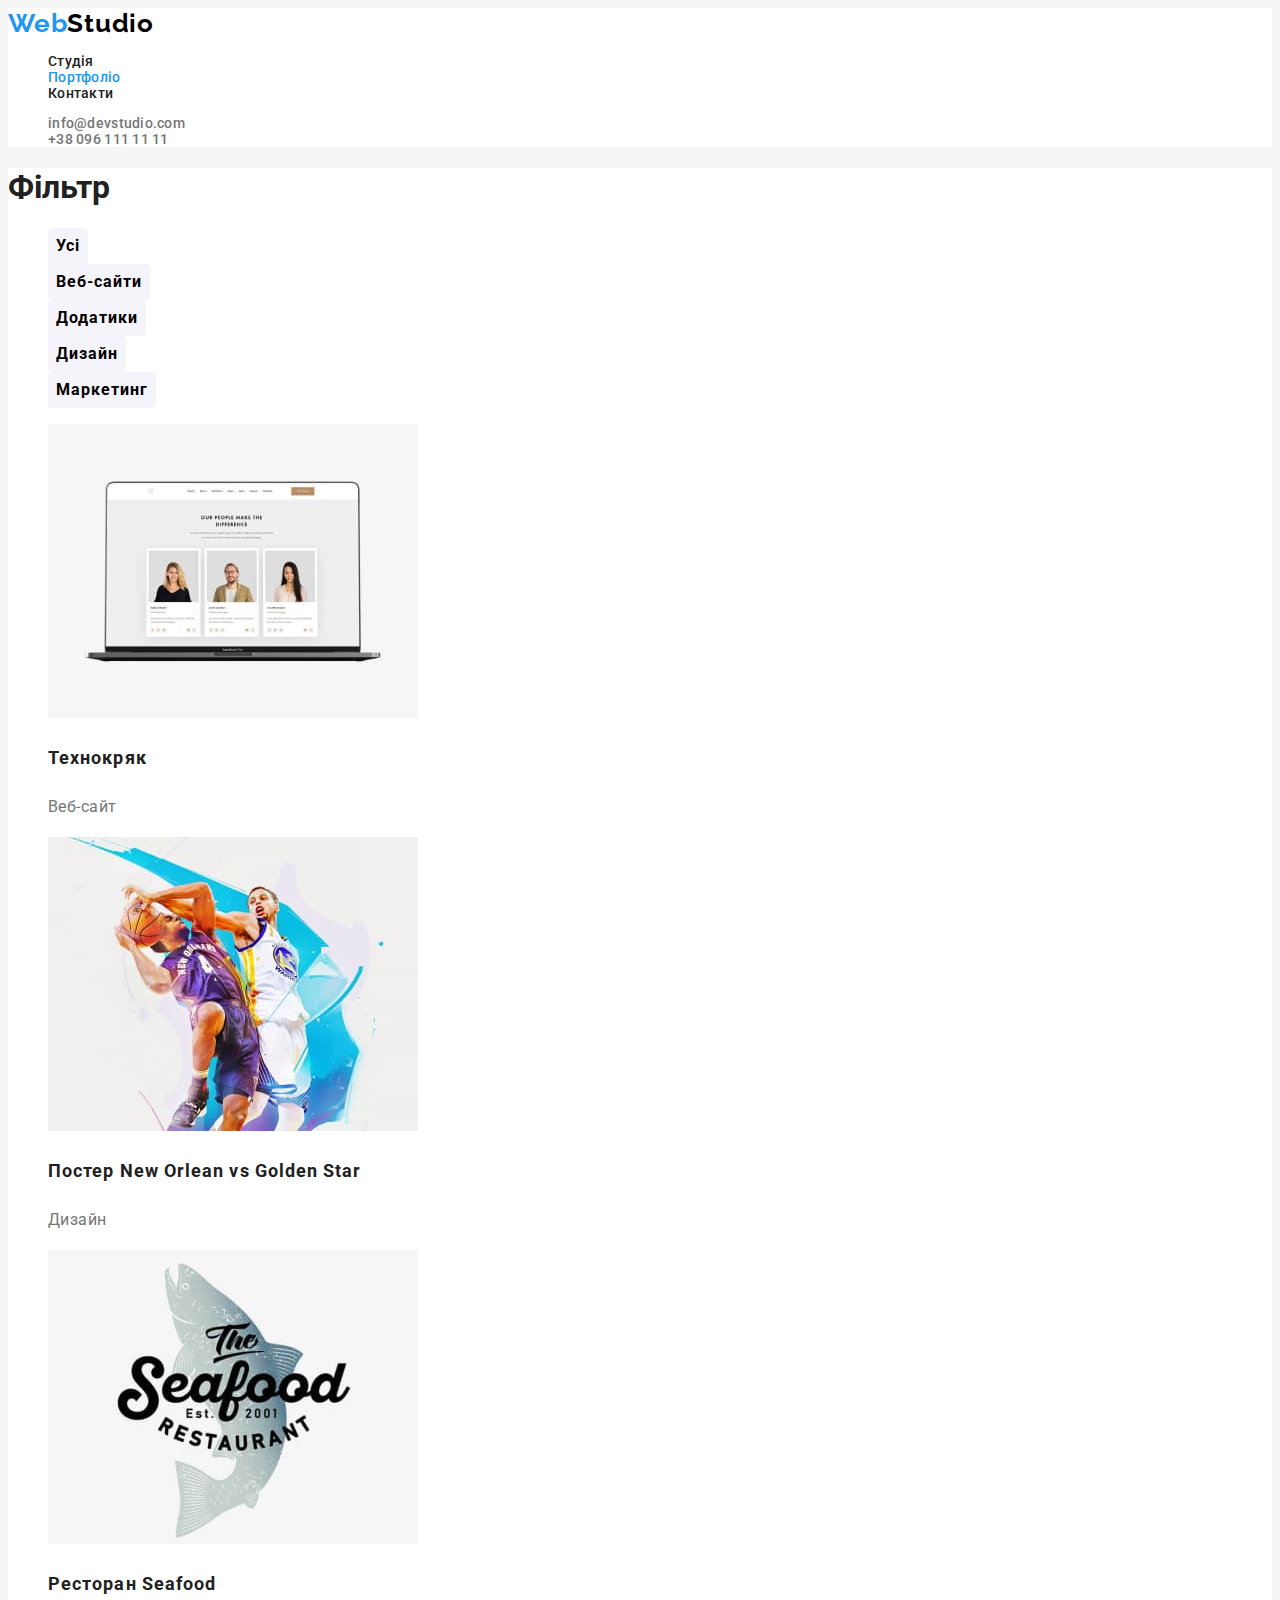
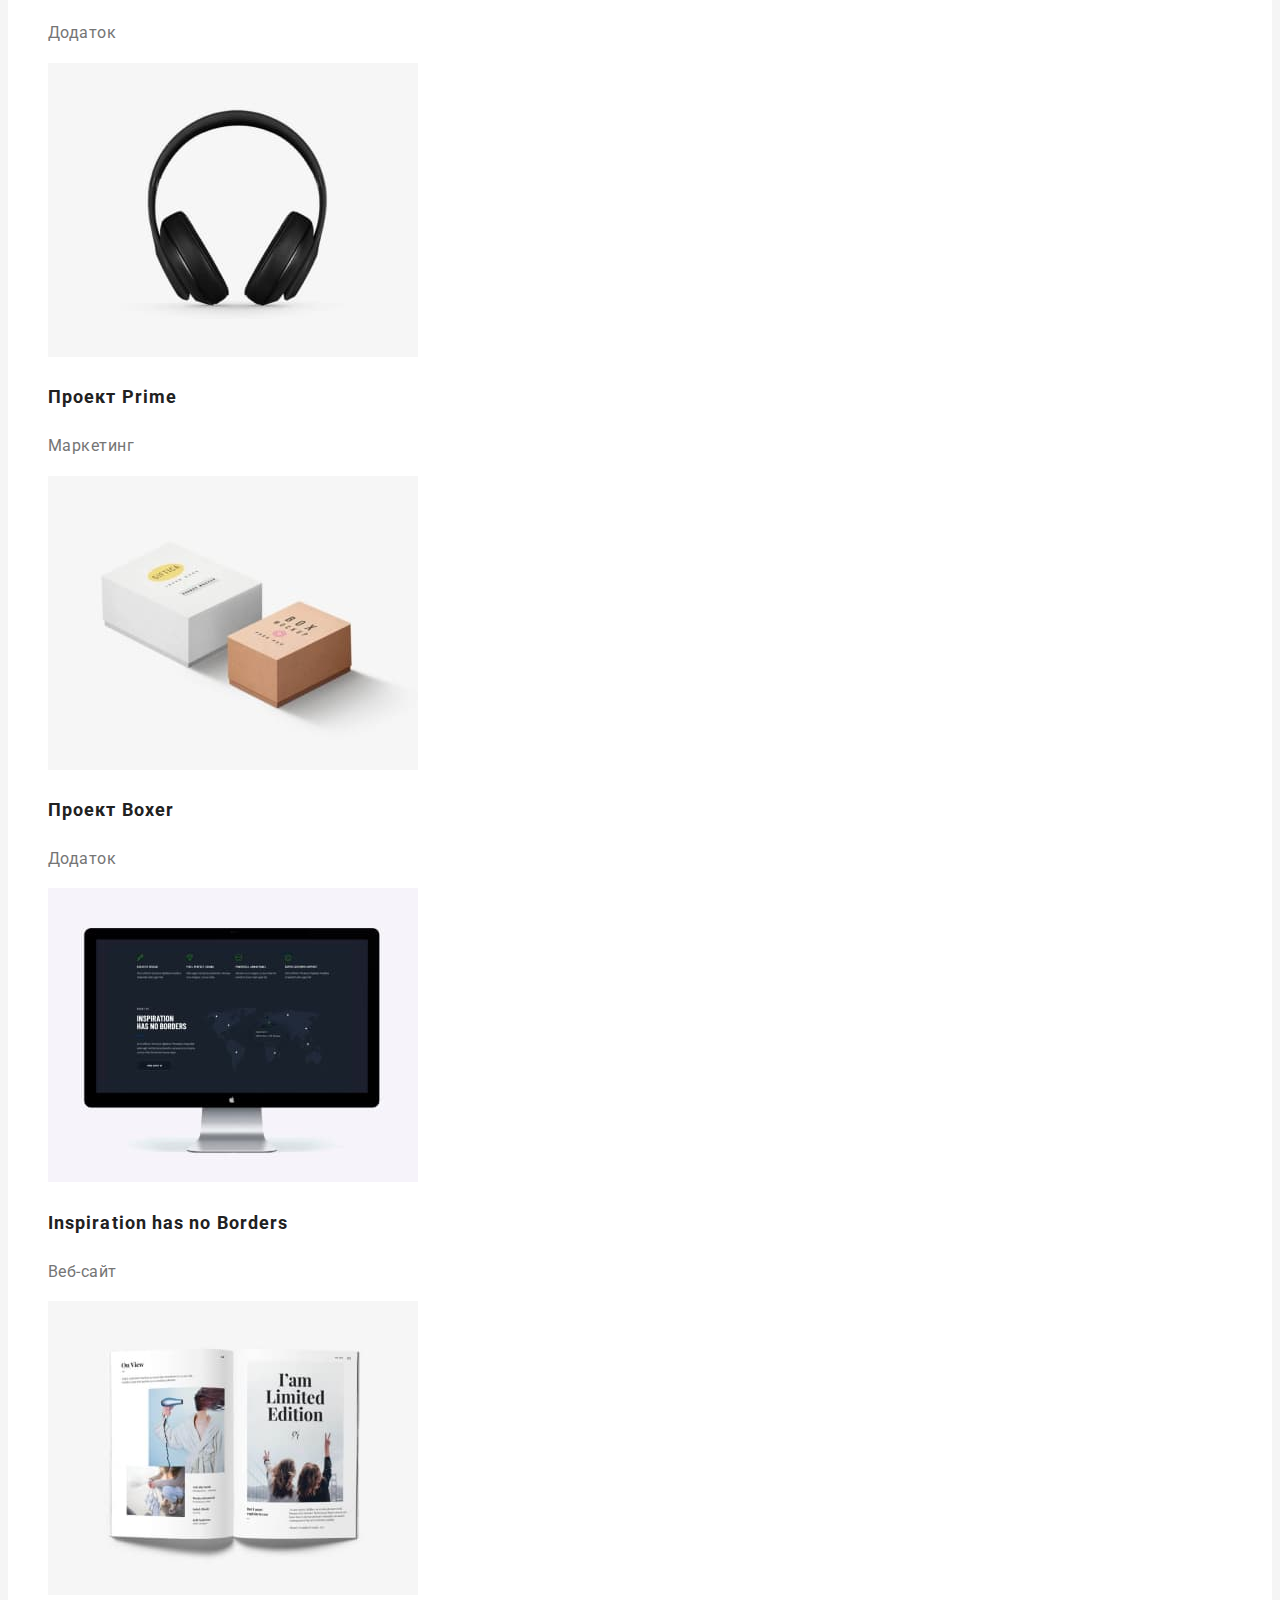
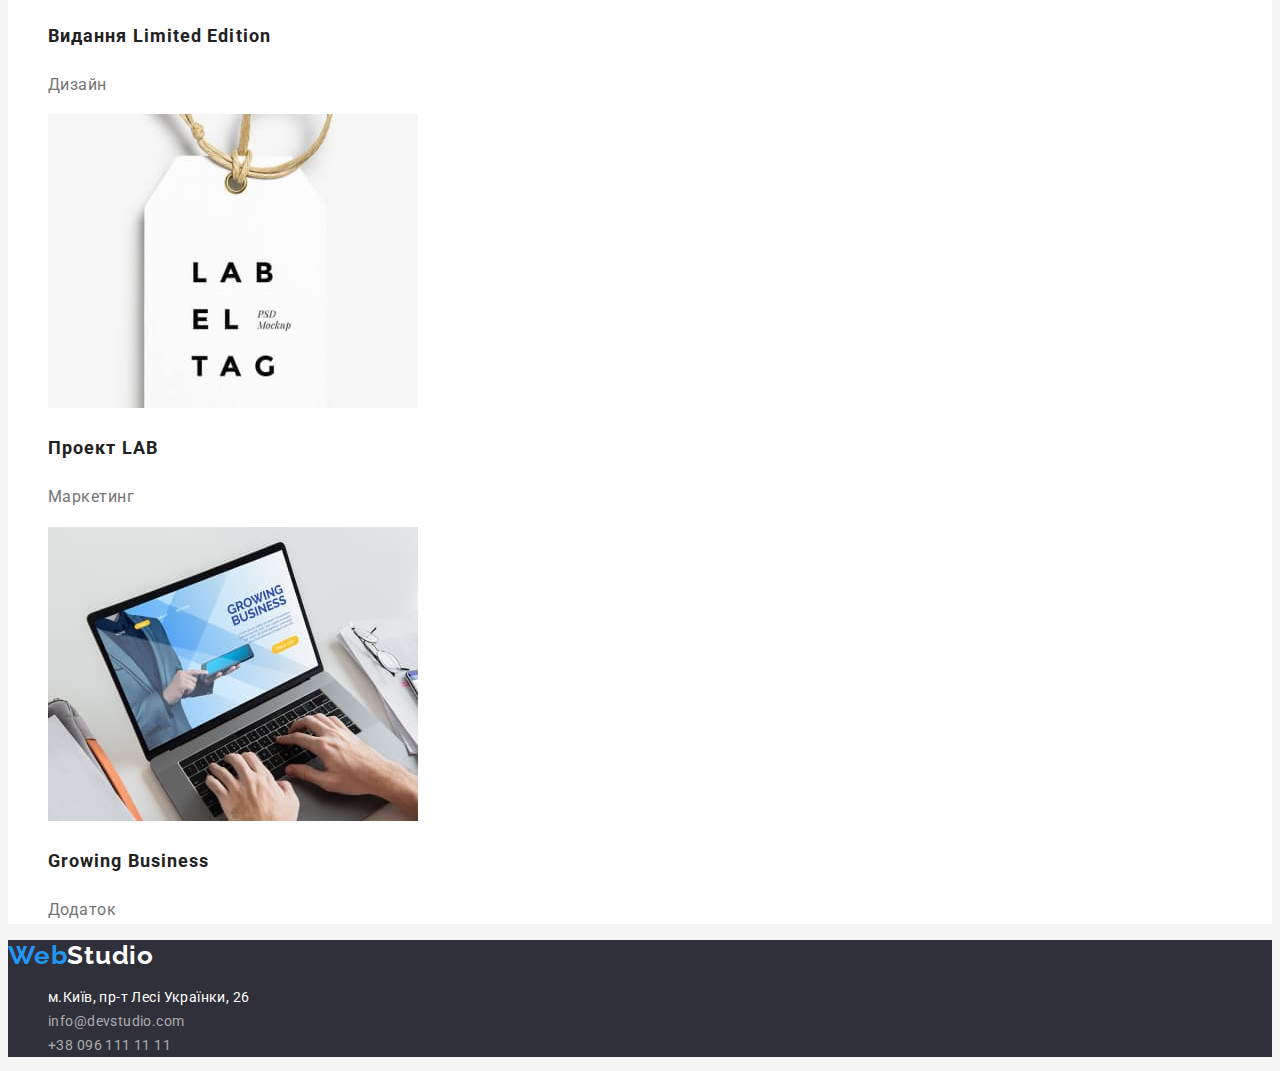
==== portfolio.html @ 0fa0898e "New" ====
<!DOCTYPE html>
<html lang="uk">

<head>
    <meta charset="UTF-8">
    <meta http-equiv="X-UA-Compatible" content="IE=edge">
    <meta name="viewport" content="width=device-width, initial-scale=1.0">
    <link rel="stylesheet" href="">
    <title>Портфоліо</title>
    <link
        href="https://fonts.googleapis.com/css2?family=Raleway:wght@700&family=Roboto:wght@400;500;700;900&display=swap"
        rel="stylesheet">
    <link rel="stylesheet" href="./css/styles.css" />
</head>

<body>
    <!--Header-->
    <header class="header">
        <nav class="header-nav">
            <a class="link-logo link" href="./index.html" title="Посилання на початкову сторінку"><span
                    class="logo-web">Web</span>Studio</a>
            <ul class="header-list list">
                <li> <a class="link" href="./index.html" title="Посилання на сторінку: Студія">Студія</a> </li>
                <li> <a class="link current" href="./portfolio.html"
                        title="Посилання на сторінку: Портфоліо">Портфоліо</a></li>
                <li> <a class="link" href="#" title="Посилання на сторінку: Контакти">Контакти</a> </li>
            </ul>
        </nav>
        <ul class="header-contact list">
            <li><a class="link" href="mailto:info@devstudio.com"
                    title="Посилання на електронну скриньку">info@devstudio.com</a></li>
            <li><a class="link" class="link" href="tel:+380961111111" title="За телефонувати">+38 096 111 11 11</a></li>
        </ul>

    </header>
    <main>
        <!-- Filters -->
        <section class="example">
            <h1 class="filters">Фільтр</h1>
            <!-- Button -->
            <ul class="filters-list list">
                <li><button class="btn" type="button">Усі</button></li>
                <li><button class="btn" type="button">Веб-сайти</button></li>
                <li><button class="btn" type="button">Додатики</button></li>
                <li><button class="btn" type="button">Дизайн</button></li>
                <li><button class="btn" type="button">Маркетинг</button></li>
            </ul>
            <!-- Наші приклади -->
            <ul class="list">
                <li><a class="example-link link" href="#">
                        <img width="370" height="294" src="./images/portfolio-1-technokryak.jpg"
                            alt="Розробка веб-сайта: Технокряк">
                        <h3 class="example-title">Технокряк</h3>
                        <p class="example-text">Веб-сайт</p>
                    </a>
                </li>
                <li><a class="example-link link" href="#">
                        <img width="370" height="294" src="./images/portfolio-2-new-orlean-vs-golden-star.jpg"
                            alt="Розробка дизайна: Постер New Orlean vs Golden Star">
                        <h3 class="example-title">Постер New Orlean vs Golden Star</h3>
                        <p class="example-text">Дизайн</p>
                    </a>

                </li>
                <li><a class="example-link link" href="#">
                        <img width=" 370" height="294" src="./images/portfolio-3-restoran-seafood.jpg"
                            alt="Розробка додатка: Ресторан Seafood">
                        <h3 class="example-title">Ресторан Seafood</h3>
                        <p class="example-text">Додаток</p>
                    </a>
                </li>

                <li><a class="example-link link" href="#">
                        <img width=" 370" height="294" src="./images/portfolio-4-project-prime.jpg"
                            alt="Розробка вебсайту з маркетинга: Проект Prime">
                        <h3 class="example-title">Проект Prime</h3>
                        <p class="example-text">Маркетинг</p>
                    </a>
                </li>

                <li><a class="example-link link" href="#">
                        <img width=" 370" height="294" src="./images/portfolio-5-project-boxes.jpg"
                            alt="Розробка додатка: Проект Boxer">
                        <h3 class="example-title">Проект Boxer</h3>
                        <p class="example-text">Додаток</p>
                    </a>
                </li>

                <li><a class="example-link link" href="#">
                        <img width=" 370" height="294" src="./images/portfolio-6-inspiration-has-no-borders.jpg"
                            alt="Розробка веб-сайту: Inspiration has no Borders">
                        <h3 class="example-title">Inspiration has no Borders</h3>
                        <p class="example-text">Веб-сайт</p>
                    </a>
                </li>

                <li><a class="example-link link" href="#">
                        <img width=" 370" height="294" src="./images/portfolio-7-vydannya-limited-edition.jpg"
                            alt="Розробка дизайну: Видання Limited Edition">
                        <h3 class="example-title">Видання Limited Edition</h3>
                        <p class="example-text">Дизайн</p>
                    </a>
                </li>
                <li><a class="example-link link" href="#">
                        <img width=" 370" height="294" src="./images/portfolio-8-project-lab.jpg"
                            alt="Розробка веб-сайта з маркетингу: Проект LAB">
                        <h3 class="example-title">Проект LAB</h3>
                        <p class="example-text">Маркетинг</p>
                    </a>
                </li>

                <li><a class="example-link link" href="#">
                        <img width=" 370" height="294" src="./images/portfolio-9-growing-business.jpg"
                            alt="Розробка додатка: Growing Business">
                        <h3 class="example-title">Growing Business</h3>
                        <p class="example-text">Додаток</p>
                    </a>
                </li>
            </ul>
        </section>

    </main>
    <!-- Footer -->
    <footer class="footer">
        <a class="link-logo link" href="./index.html" title="Посилання на початкову сторінку"><span
                class="logo-web">Web</span>Studio</a>

        <address class="footer-address">
            <ul class="footer-list list">
                <li> <a class="footer-item link" href="https://goo.gl/maps/MokrkqMKt1EXJKq38" target="_blank"
                        rel="noopener noreferrer" title="Google Maps"> м.Київ,
                        пр-т Лесі Українки, 26 </a> </li>
                <li><a class="footer-item link" href="mailto:info@devstudio.com"
                        title="Посилання на електронну скриньку">info@devstudio.com</a></li>
                <li><a class="footer-item link" href="tel:+380961111111" title="За телефонувати">+38 096 111 11 11</a>
                </li>
            </ul>
        </address>
    </footer>
</body>

</html>
---- css/styles.css ----
/*  
logo                  #000000
logo                  #2196F3
active page           #2196F3
nav text              #212121
h1                    #ffffff
h2,h3                 #212121
P                     #757575

background:
nav                   #FFFFFF
header                #2F303A 
Our rules for succes  #F5F5F5
Development           #F5F5F5
Our Team              #F5F4FA

footer                #2F303A
portfolio             #F5F5F5

*/
:root {
  /* General colors */
  --general-black: #000000;
  --general-wight: #ffffff;
  /* Text color */
  --primary-text-color: #212121;
  --secondary-text-color: #757575;
  --accent-color: #2196f3;
  /* Background color */
  --background-color: #f5f5f5;
  --section-bgr: #f5f4fa;
  --hero-bgr-color: #2f303a;
  --btn-background: #f5f4fa;
}

body {
  background-color: var(--background-color);
  color: var(--primary-text-color);
  font-family: Roboto, sans-serif;
  font-style: normal;
  font-size: 16px;
  line-height: 1.2;
}
.link {
  text-decoration: none;
  list-style: none;
}

.link:hover,
.link:focus {
  color: var(--accent-color);
}

.list {
  list-style: none;
}

/* Heder */
.link-logo {
  font-family: "Raleway";
  font-weight: 700;
  font-size: 26px;
  line-height: calc(31 / 26);
  letter-spacing: 0.03em;
}
.header {
  background-color: var(--general-wight);
}

.header .link-logo {
  color: var(--general-black);
}
.logo-web {
  color: var(--accent-color);
  font-family: "Raleway";
  font-weight: 700;
  font-size: 26px;
  line-height: calc(31 / 26);
}
.link-logo:hover,
.link-logo:focus {
  color: var(--general-black);
}
.header-nav .current {
  color: var(--accent-color);
}
.header-list,
.header-contact {
  font-family: "Roboto";
  font-weight: 500;
  font-size: 14px;
  line-height: calc(16 / 14);
  letter-spacing: 0.02em;
}
.header-list a {
  color: var(--primary-text-color);
}
.header-contact a {
  color: var(--secondary-text-color);
}
/* --------Main-------- */
/* Hero */
.hero {
  background-color: var(--hero-bgr-color);
}
.hero-title {
  color: var(--general-wight);
  text-transform: uppercase;
  font-weight: 900;
  font-size: 44px;
  line-height: calc(60 / 44);
  text-align: center;
  letter-spacing: 0.06em;

  /* Our rules for success */
}
.rules {
  bacgroung-color: var(--background-color);
}
.rules-title {
}
.rules-list {
}

.rules-list-title {
  font-weight: 700;
  font-size: 14px;
  line-height: calc(16 / 14);
}
.rules-list-item {
  color: var(--secondary-text-color);
  font-size: 14px;
  line-height: calc(24 / 14);
}
/* Development */
.Development {
}
.Development-title {
  font-size: 36px;
  line-height: calc(42 / 36);
  text-align: center;
}
.Development-list {
}

/* Our Team */
.team {
  background-color: var(--section-bgr);
}
main .team-title {
  font-weight: 700;
  font-size: 36px;
  line-height: calc(42 / 36);
  text-align: center;
}
.team-list {
}
.team-list-item {
}
.team-list-title {
  font-weight: 500;
  font-size: 16px;
  line-height: calc(19 / 16);
}
.team .team-list-text {
  color: var(--secondary-text-color);
  font-size: 16px;
  line-height: calc(19 / 16);
}
/* footer */

.footer {
  background-color: var(--hero-bgr-color);
}

.footer .link-logo {
  color: var(--general-wight);
}

.footer-address {
}

.footer-list {
  color: var(--general-wight);
  font-style: normal;
  font-size: 14px;
  line-height: calc(24 / 14);
  letter-spacing: 0.03em;
}

.footer [href*="https:"] {
  color: var(--general-wight);
}

.footer [href*="mailto"],
.footer [href*="tel"] {
  color: rgba(255, 255, 255, 0.6);
}
.footer .link:hover,
.footer .link:focus {
  color: var(--accent-color);
}

/* Portfolio */
.filters {
}
.filters-title {
}
.filters-list {
}
/* Section Example */
.example {
  background-color: var(--general-wight);
}
.example-list {
}
.example-link {
}
.link {
}
.example-title {
  color: var(--primary-text-color);
  font-weight: 700;
  font-size: 18px;
  line-height: calc(36 / 18);
  letter-spacing: 0.06em;
}
.example-text {
  color: var(--secondary-text-color);
  font-weight: 400;
  font-size: 16px;
  line-height: calc(30 / 18);
  letter-spacing: 0.03em;
}
/* Buttons styles */
.btn {
  font-family: "Roboto";
  font-style: normal;
  font-weight: 700;
  font-size: 16px;
  line-height: calc(30 / 16);
  display: flex;
  align-items: center;
  text-align: center;
  letter-spacing: 0.06em;
}
.hero .btn {
  color: var(--general-black);
  background-color: var(--accent-color);
  border-radius: 4px;
}
.filters-list .btn {
  color: var(--general-black);
  background-color: var(--btn-background);
  border-color: transparent;
  border-radius: 4px;
}
.btn:hover,
.btn:focus {
  color: var(--general-wight);
  background-color: var(--accent-color);
}
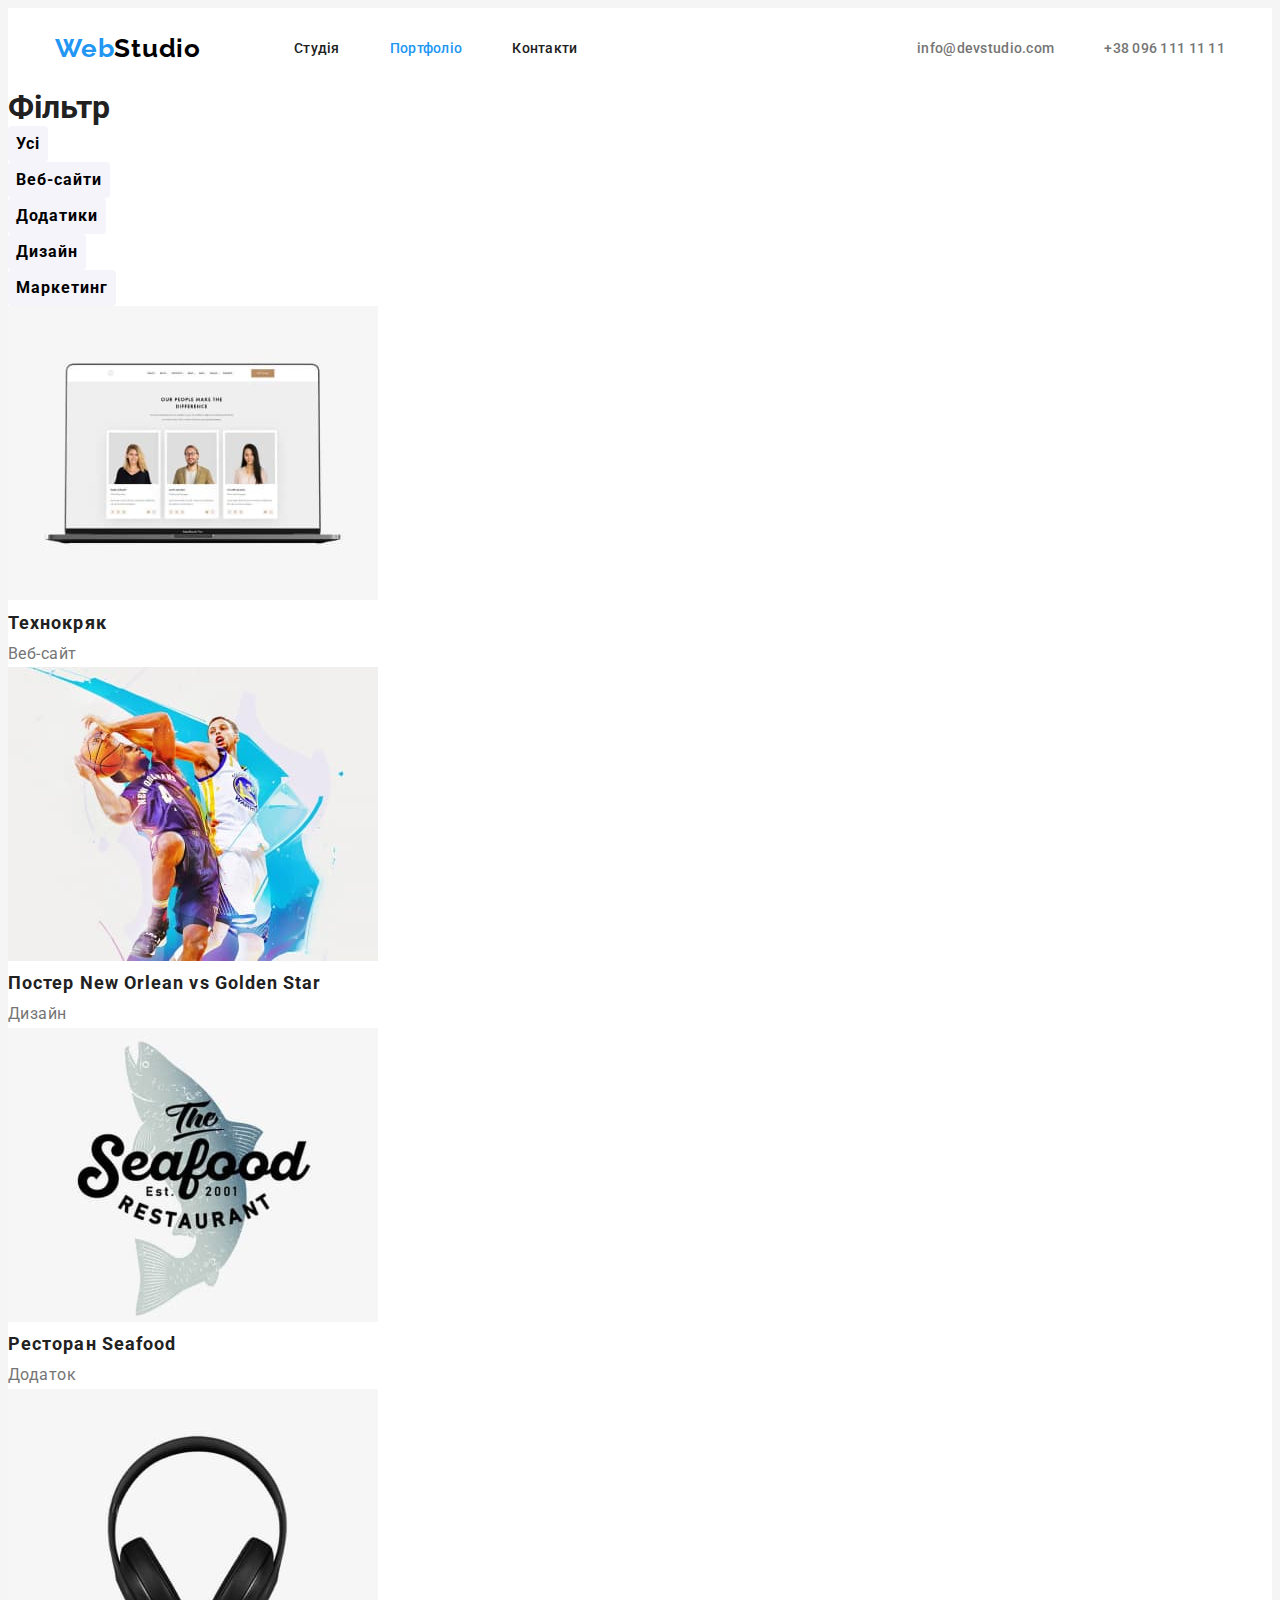
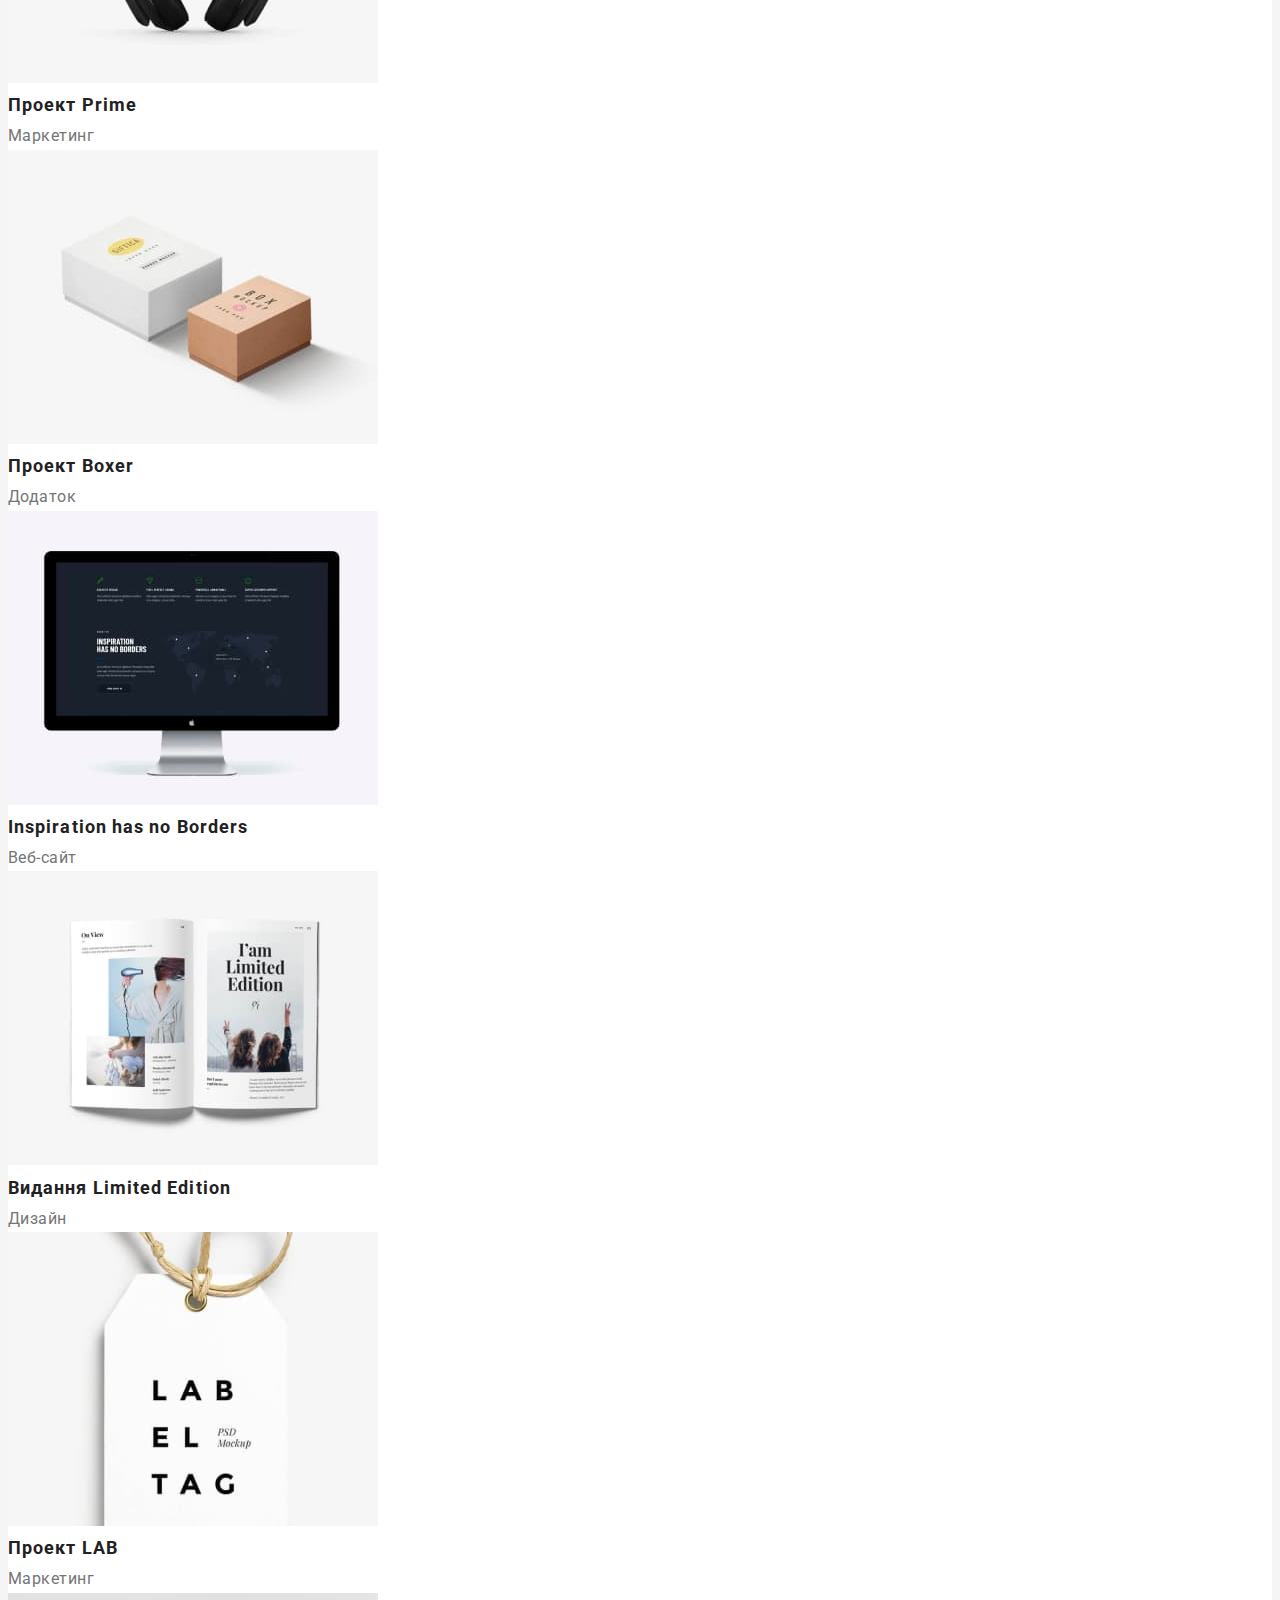
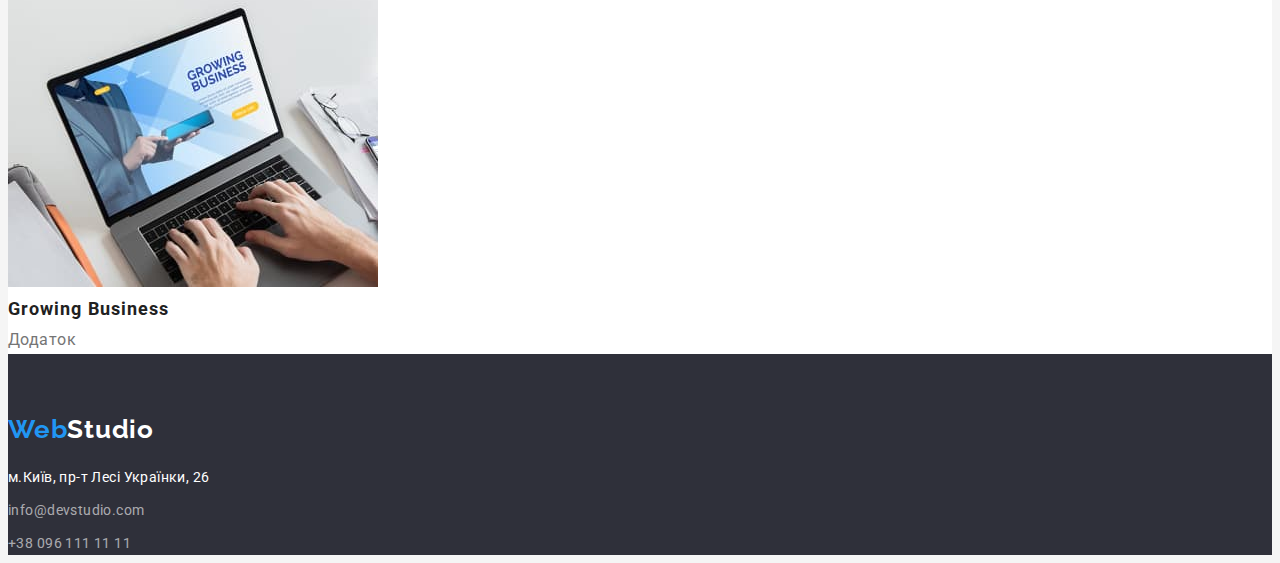
==== commit cfed34e6: "Index fix" ====
--- a/portfolio.html
+++ b/portfolio.html
@@ -16,27 +16,31 @@
 <body>
     <!--Header-->
     <header class="header">
-        <nav class="header-nav">
-            <a class="link-logo link" href="./index.html" title="Посилання на початкову сторінку"><span
-                    class="logo-web">Web</span>Studio</a>
-            <ul class="header-list list">
-                <li> <a class="link" href="./index.html" title="Посилання на сторінку: Студія">Студія</a> </li>
-                <li> <a class="link current" href="./portfolio.html"
-                        title="Посилання на сторінку: Портфоліо">Портфоліо</a></li>
-                <li> <a class="link" href="#" title="Посилання на сторінку: Контакти">Контакти</a> </li>
+        <div class="container header-container">
+            <nav class="header-nav">
+                <a class="link-logo link" href="./index.html" title="Посилання на початкову сторінку"><span
+                        class="logo-web">Web</span>Studio</a>
+                <ul class="header-list list">
+                    <li> <a class="link" href="./index.html" title="Посилання на сторінку: Студія">Студія</a>
+                    </li>
+                    <li> <a class="link current" href="./portfolio.html" title="Посилання на сторінку: Портфоліо">Портфоліо</a>
+                    </li>
+                    <li> <a class="link" href="#" title="Посилання на сторінку: Контакти">Контакти</a> </li>
+                </ul>
+            </nav>
+            <ul class="header-contact list">
+                <li><a class="link" href="mailto:info@devstudio.com"
+                        title="Посилання на електронну скриньку">info@devstudio.com</a>
+                </li>
+                <li><a class="link" class="link" href="tel:+380961111111" title="За телефонувати">+38 096 111 11 11</a>
+                </li>
             </ul>
-        </nav>
-        <ul class="header-contact list">
-            <li><a class="link" href="mailto:info@devstudio.com"
-                    title="Посилання на електронну скриньку">info@devstudio.com</a></li>
-            <li><a class="link" class="link" href="tel:+380961111111" title="За телефонувати">+38 096 111 11 11</a></li>
-        </ul>
-
+        </div>
     </header>
     <main>
         <!-- Filters -->
         <section class="example">
-            <h1 class="filters">Фільтр</h1>
+            <h1 class="filters ">Фільтр</h1>
             <!-- Button -->
             <ul class="filters-list list">
                 <li><button class="btn" type="button">Усі</button></li>
--- a/css/styles.css
+++ b/css/styles.css
@@ -33,7 +33,40 @@
   --btn-background: #f5f4fa;
 }
 
+h1,
+h2,
+h3,
+h4,
+h5,
+h6,
+a,
+p {
+  margin: 0;
+}
+
+.container {
+  width: 1170px;
+  padding-left: 15px;
+  padding-right: 15px;
+  margin: 0 auto;
+  /* outline: 2px solid orange; */
+}
+
+.visually-hidden {
+  position: absolute;
+  width: 1px;
+  height: 1px;
+  margin: -1px;
+  border: 0;
+  padding: 0;
+  white-space: nowrap;
+  clip-path: inset(100%);
+  clip: rect(0 0 0 0);
+  overflow: hidden;
+}
+
 body {
+  /* background-color: var(--background-color); */
   background-color: var(--background-color);
   color: var(--primary-text-color);
   font-family: Roboto, sans-serif;
@@ -53,19 +86,29 @@
 
 .list {
   list-style: none;
+  margin: 0;
+  padding: 0;
 }
 
 /* Heder */
+.header-container {
+  display: flex;
+  align-items: center;
+}
+.header {
+  background-color: var(--general-wight);
+}
 .link-logo {
+  display: flex;
+  align-items: center;
+  /* width: 145px;
+  height: 31px; */
   font-family: "Raleway";
   font-weight: 700;
   font-size: 26px;
   line-height: calc(31 / 26);
   letter-spacing: 0.03em;
 }
-.header {
-  background-color: var(--general-wight);
-}
 
 .header .link-logo {
   color: var(--general-black);
@@ -81,21 +124,49 @@
 .link-logo:focus {
   color: var(--general-black);
 }
+
+.header-nav {
+  display: flex;
+  margin-right: auto;
+}
+
 .header-nav .current {
   color: var(--accent-color);
 }
-.header-list,
-.header-contact {
+.header-list {
+  display: flex;
+  align-items: center;
+
+  margin-left: 93px;
+
+  gap: 50px;
   font-family: "Roboto";
   font-weight: 500;
   font-size: 14px;
   line-height: calc(16 / 14);
   letter-spacing: 0.02em;
 }
+.header-list .link {
+  display: block;
+  padding-top: 32px;
+  padding-bottom: 32px;
+}
+.header-contact {
+  display: flex;
+  gap: 50px;
+  font-family: "Roboto";
+  font-weight: 500;
+  font-size: 14px;
+  line-height: calc(16 / 14);
+  letter-spacing: 0.02em;
+}
 .header-list a {
   color: var(--primary-text-color);
 }
 .header-contact a {
+  display: block;
+  padding-top: 32px;
+  padding-bottom: 32px;
   color: var(--secondary-text-color);
 }
 /* --------Main-------- */
@@ -103,7 +174,15 @@
 .hero {
   background-color: var(--hero-bgr-color);
 }
+.hero-container {
+  display: flex;
+  flex-direction: column;
+  align-items: center;
+  height: 600px;
+}
 .hero-title {
+  margin-top: 200px;
+  margin-bottom: 30px;
   color: var(--general-wight);
   text-transform: uppercase;
   font-weight: 900;
@@ -114,12 +193,23 @@
 
   /* Our rules for success */
 }
+
 .rules {
-  bacgroung-color: var(--background-color);
+}
+
+.rules-container {
+  padding-top: 84px;
+  padding-bottom: 84px;
+  background-color: var(--general-wight);
 }
 .rules-title {
 }
 .rules-list {
+  display: flex;
+  gap: 30px;
+}
+.rules-list li {
+  width: 270px;
 }
 
 .rules-list-title {
@@ -133,36 +223,58 @@
   line-height: calc(24 / 14);
 }
 /* Development */
-.Development {
-}
-.Development-title {
+.development {
+}
+.development-container {
+  background-color: var(--general-wight);
+}
+.development-title {
   font-size: 36px;
   line-height: calc(42 / 36);
   text-align: center;
 }
-.Development-list {
+
+.development-list {
+  display: flex;
+  justify-content: center;
+  gap: 30px;
+  margin-top: 50px;
+  padding-bottom: 94px;
 }
 
 /* Our Team */
 .team {
   background-color: var(--section-bgr);
 }
-main .team-title {
+.team-container {
+  margin-top: 94px;
+}
+
+.team-title {
   font-weight: 700;
   font-size: 36px;
   line-height: calc(42 / 36);
   text-align: center;
 }
 .team-list {
+  display: flex;
+  justify-content: center;
+  gap: 30px;
+  padding-top: 50px;
+  padding-bottom: 94px;
+  text-align: center;
 }
 .team-list-item {
 }
 .team-list-title {
+  margin-top: 30px;
   font-weight: 500;
   font-size: 16px;
   line-height: calc(19 / 16);
 }
 .team .team-list-text {
+  margin-top: 10px;
+  margin-bottom: 30px;
   color: var(--secondary-text-color);
   font-size: 16px;
   line-height: calc(19 / 16);
@@ -170,10 +282,14 @@
 /* footer */
 
 .footer {
+  padding-top: 60px;
   background-color: var(--hero-bgr-color);
 }
+.footer-container {
+}
 
 .footer .link-logo {
+  padding-bottom: 20px;
   color: var(--general-wight);
 }
 
@@ -181,11 +297,17 @@
 }
 
 .footer-list {
+  display: flex;
+  flex-direction: column;
+  gap: 9px;
+
   color: var(--general-wight);
   font-style: normal;
   font-size: 14px;
   line-height: calc(24 / 14);
   letter-spacing: 0.03em;
+}
+.footer-item {
 }
 
 .footer [href*="https:"] {
@@ -201,7 +323,7 @@
   color: var(--accent-color);
 }
 
-/* Portfolio */
+/*============= Portfolio =============*/
 .filters {
 }
 .filters-title {
@@ -234,17 +356,21 @@
 }
 /* Buttons styles */
 .btn {
+  display: flex;
+  justify-content: center;
+  align-items: center;
   font-family: "Roboto";
   font-style: normal;
   font-weight: 700;
   font-size: 16px;
   line-height: calc(30 / 16);
-  display: flex;
-  align-items: center;
   text-align: center;
   letter-spacing: 0.06em;
 }
 .hero .btn {
+  width: 216px;
+  height: 50px;
+
   color: var(--general-black);
   background-color: var(--accent-color);
   border-radius: 4px;
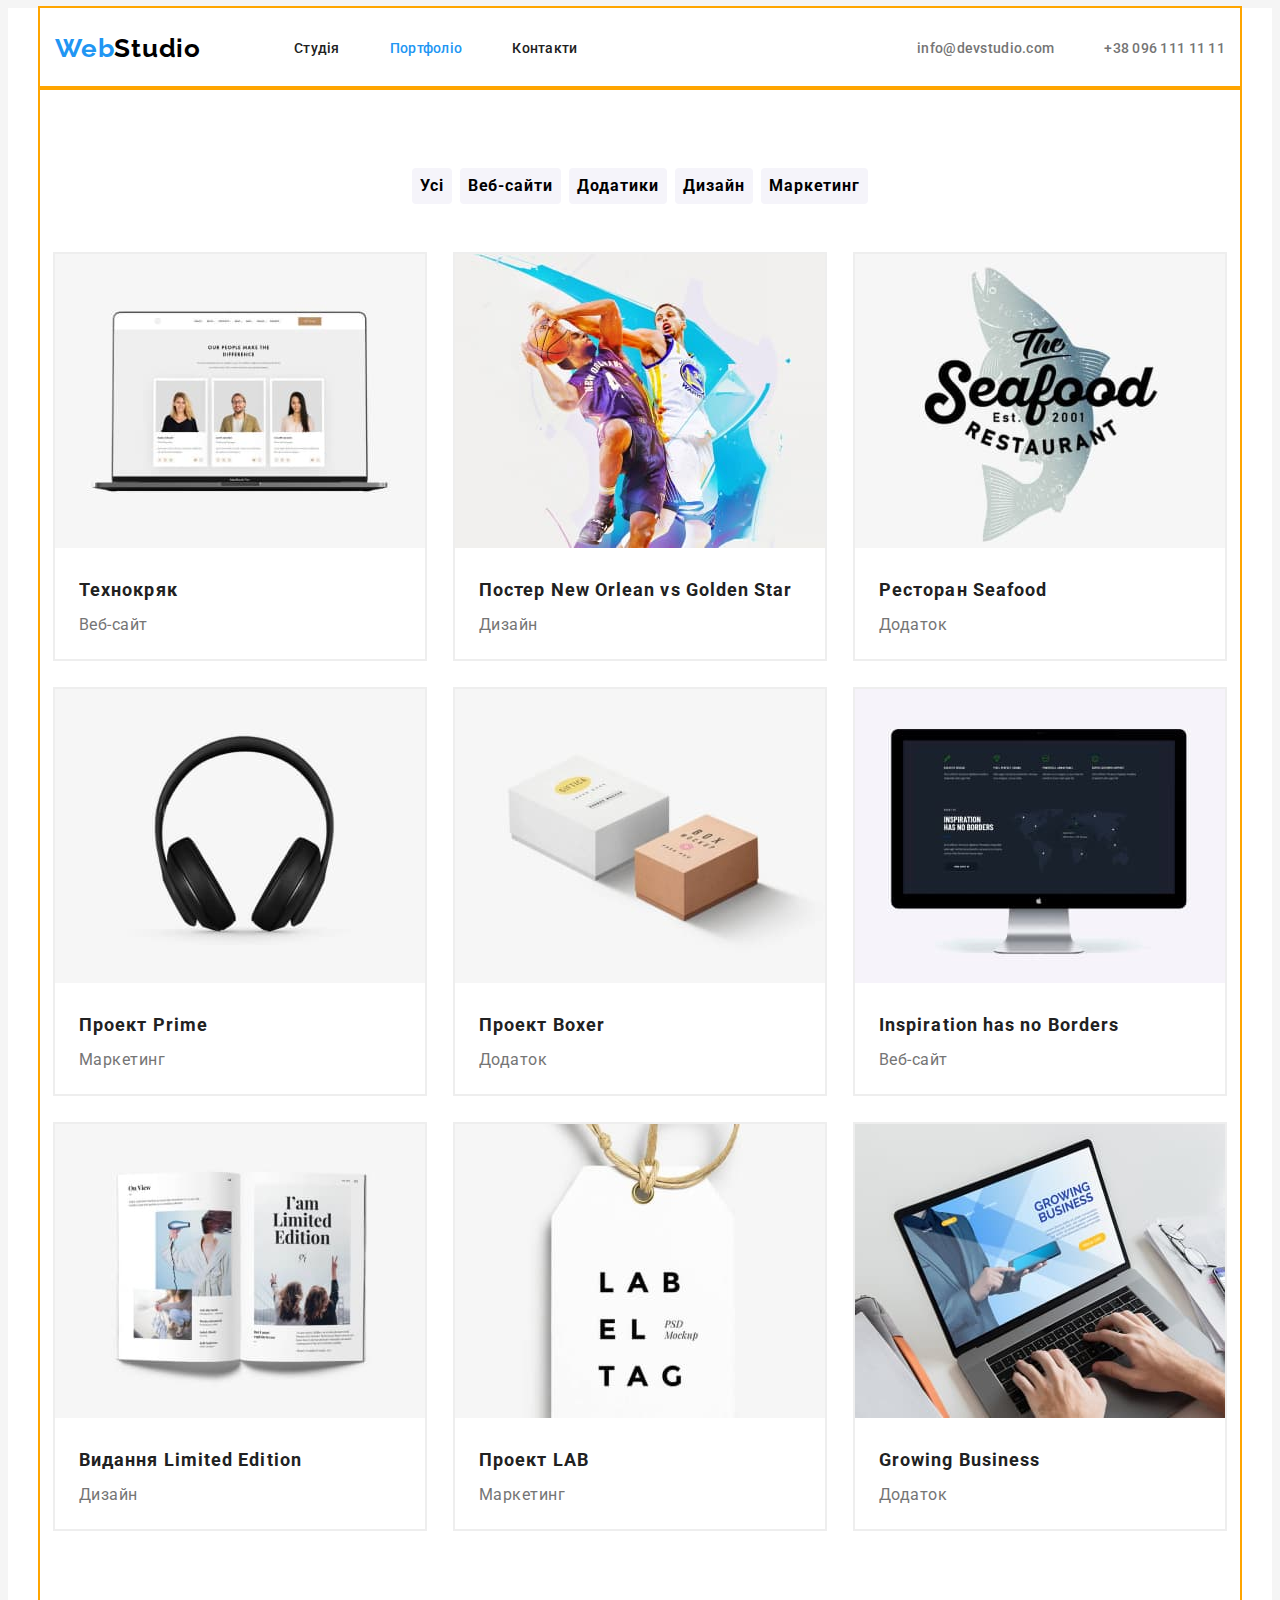
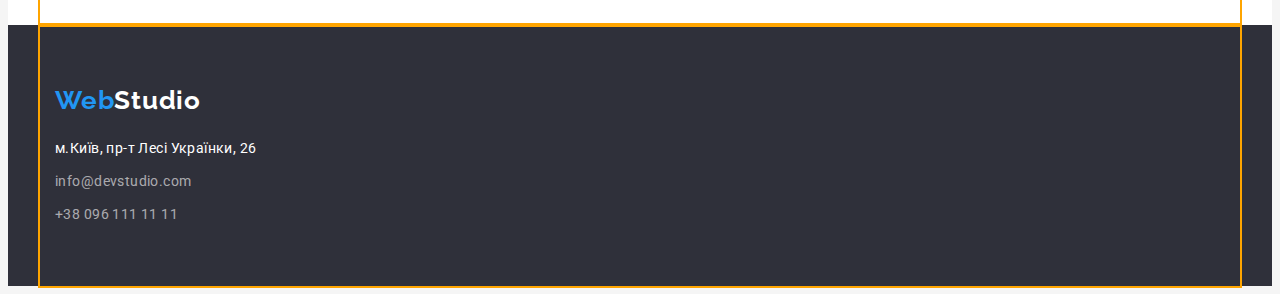
==== commit 3e5ac53b: "HW3-finish" ====
--- a/portfolio.html
+++ b/portfolio.html
@@ -23,7 +23,8 @@
                 <ul class="header-list list">
                     <li> <a class="link" href="./index.html" title="Посилання на сторінку: Студія">Студія</a>
                     </li>
-                    <li> <a class="link current" href="./portfolio.html" title="Посилання на сторінку: Портфоліо">Портфоліо</a>
+                    <li> <a class="link current" href="./portfolio.html"
+                            title="Посилання на сторінку: Портфоліо">Портфоліо</a>
                     </li>
                     <li> <a class="link" href="#" title="Посилання на сторінку: Контакти">Контакти</a> </li>
                 </ul>
@@ -40,107 +41,112 @@
     <main>
         <!-- Filters -->
         <section class="example">
-            <h1 class="filters ">Фільтр</h1>
-            <!-- Button -->
-            <ul class="filters-list list">
-                <li><button class="btn" type="button">Усі</button></li>
-                <li><button class="btn" type="button">Веб-сайти</button></li>
-                <li><button class="btn" type="button">Додатики</button></li>
-                <li><button class="btn" type="button">Дизайн</button></li>
-                <li><button class="btn" type="button">Маркетинг</button></li>
-            </ul>
-            <!-- Наші приклади -->
-            <ul class="list">
-                <li><a class="example-link link" href="#">
-                        <img width="370" height="294" src="./images/portfolio-1-technokryak.jpg"
-                            alt="Розробка веб-сайта: Технокряк">
-                        <h3 class="example-title">Технокряк</h3>
-                        <p class="example-text">Веб-сайт</p>
-                    </a>
-                </li>
-                <li><a class="example-link link" href="#">
-                        <img width="370" height="294" src="./images/portfolio-2-new-orlean-vs-golden-star.jpg"
-                            alt="Розробка дизайна: Постер New Orlean vs Golden Star">
-                        <h3 class="example-title">Постер New Orlean vs Golden Star</h3>
-                        <p class="example-text">Дизайн</p>
-                    </a>
+            <div class="container container-example">
+                <h1 class="visually-hidden filters ">Фільтр</h1>
+                <!-- Button -->
+                <ul class="filters-list list">
+                    <li><button class="btn" type="button">Усі</button></li>
+                    <li><button class="btn" type="button">Веб-сайти</button></li>
+                    <li><button class="btn" type="button">Додатики</button></li>
+                    <li><button class="btn" type="button">Дизайн</button></li>
+                    <li><button class="btn" type="button">Маркетинг</button></li>
+                </ul>
+                <!-- Наші приклади -->
+                <ul class="example-list list">
+                    <li><a class="example-link link" href="#">
+                            <img width="370" height="294" src="./images/portfolio-1-technokryak.jpg"
+                                alt="Розробка веб-сайта: Технокряк">
+                            <h3 class="example-title">Технокряк</h3>
+                            <p class="example-text">Веб-сайт</p>
+                        </a>
+                    </li>
+                    <li><a class="example-link link" href="#">
+                            <img width="370" height="294" src="./images/portfolio-2-new-orlean-vs-golden-star.jpg"
+                                alt="Розробка дизайна: Постер New Orlean vs Golden Star">
+                            <h3 class="example-title">Постер New Orlean vs Golden Star</h3>
+                            <p class="example-text">Дизайн</p>
+                        </a>
 
-                </li>
-                <li><a class="example-link link" href="#">
-                        <img width=" 370" height="294" src="./images/portfolio-3-restoran-seafood.jpg"
-                            alt="Розробка додатка: Ресторан Seafood">
-                        <h3 class="example-title">Ресторан Seafood</h3>
-                        <p class="example-text">Додаток</p>
-                    </a>
-                </li>
+                    </li>
+                    <li><a class="example-link link" href="#">
+                            <img width=" 370" height="294" src="./images/portfolio-3-restoran-seafood.jpg"
+                                alt="Розробка додатка: Ресторан Seafood">
+                            <h3 class="example-title">Ресторан Seafood</h3>
+                            <p class="example-text">Додаток</p>
+                        </a>
+                    </li>
 
-                <li><a class="example-link link" href="#">
-                        <img width=" 370" height="294" src="./images/portfolio-4-project-prime.jpg"
-                            alt="Розробка вебсайту з маркетинга: Проект Prime">
-                        <h3 class="example-title">Проект Prime</h3>
-                        <p class="example-text">Маркетинг</p>
-                    </a>
-                </li>
+                    <li><a class="example-link link" href="#">
+                            <img width=" 370" height="294" src="./images/portfolio-4-project-prime.jpg"
+                                alt="Розробка вебсайту з маркетинга: Проект Prime">
+                            <h3 class="example-title">Проект Prime</h3>
+                            <p class="example-text">Маркетинг</p>
+                        </a>
+                    </li>
 
-                <li><a class="example-link link" href="#">
-                        <img width=" 370" height="294" src="./images/portfolio-5-project-boxes.jpg"
-                            alt="Розробка додатка: Проект Boxer">
-                        <h3 class="example-title">Проект Boxer</h3>
-                        <p class="example-text">Додаток</p>
-                    </a>
-                </li>
+                    <li><a class="example-link link" href="#">
+                            <img width=" 370" height="294" src="./images/portfolio-5-project-boxes.jpg"
+                                alt="Розробка додатка: Проект Boxer">
+                            <h3 class="example-title">Проект Boxer</h3>
+                            <p class="example-text">Додаток</p>
+                        </a>
+                    </li>
 
-                <li><a class="example-link link" href="#">
-                        <img width=" 370" height="294" src="./images/portfolio-6-inspiration-has-no-borders.jpg"
-                            alt="Розробка веб-сайту: Inspiration has no Borders">
-                        <h3 class="example-title">Inspiration has no Borders</h3>
-                        <p class="example-text">Веб-сайт</p>
-                    </a>
-                </li>
+                    <li><a class="example-link link" href="#">
+                            <img width=" 370" height="294" src="./images/portfolio-6-inspiration-has-no-borders.jpg"
+                                alt="Розробка веб-сайту: Inspiration has no Borders">
+                            <h3 class="example-title">Inspiration has no Borders</h3>
+                            <p class="example-text">Веб-сайт</p>
+                        </a>
+                    </li>
 
-                <li><a class="example-link link" href="#">
-                        <img width=" 370" height="294" src="./images/portfolio-7-vydannya-limited-edition.jpg"
-                            alt="Розробка дизайну: Видання Limited Edition">
-                        <h3 class="example-title">Видання Limited Edition</h3>
-                        <p class="example-text">Дизайн</p>
-                    </a>
-                </li>
-                <li><a class="example-link link" href="#">
-                        <img width=" 370" height="294" src="./images/portfolio-8-project-lab.jpg"
-                            alt="Розробка веб-сайта з маркетингу: Проект LAB">
-                        <h3 class="example-title">Проект LAB</h3>
-                        <p class="example-text">Маркетинг</p>
-                    </a>
-                </li>
+                    <li><a class="example-link link" href="#">
+                            <img width=" 370" height="294" src="./images/portfolio-7-vydannya-limited-edition.jpg"
+                                alt="Розробка дизайну: Видання Limited Edition">
+                            <h3 class="example-title">Видання Limited Edition</h3>
+                            <p class="example-text">Дизайн</p>
+                        </a>
+                    </li>
+                    <li><a class="example-link link" href="#">
+                            <img width=" 370" height="294" src="./images/portfolio-8-project-lab.jpg"
+                                alt="Розробка веб-сайта з маркетингу: Проект LAB">
+                            <h3 class="example-title">Проект LAB</h3>
+                            <p class="example-text">Маркетинг</p>
+                        </a>
+                    </li>
 
-                <li><a class="example-link link" href="#">
-                        <img width=" 370" height="294" src="./images/portfolio-9-growing-business.jpg"
-                            alt="Розробка додатка: Growing Business">
-                        <h3 class="example-title">Growing Business</h3>
-                        <p class="example-text">Додаток</p>
-                    </a>
-                </li>
-            </ul>
+                    <li><a class="example-link link" href="#">
+                            <img width=" 370" height="294" src="./images/portfolio-9-growing-business.jpg"
+                                alt="Розробка додатка: Growing Business">
+                            <h3 class="example-title">Growing Business</h3>
+                            <p class="example-text">Додаток</p>
+                        </a>
+                    </li>
+                </ul>
+            </div>
         </section>
 
     </main>
     <!-- Footer -->
     <footer class="footer">
-        <a class="link-logo link" href="./index.html" title="Посилання на початкову сторінку"><span
-                class="logo-web">Web</span>Studio</a>
+        <div class="footer-container container">
+            <a class="link-logo link" href="./index.html" title="Посилання на початкову сторінку"><span
+                    class="logo-web">Web</span>Studio</a>
+            <address class="footer-address">
+                <ul class="footer-list list">
+                    <li> <a class="footer-item link" href="https://goo.gl/maps/MokrkqMKt1EXJKq38" target="_blank"
+                            rel="noopener noreferrer" title="Google Maps"> м.Київ,
+                            пр-т Лесі Українки, 26 </a> </li>
+                    <li><a class="footer-item link" href="mailto:info@devstudio.com"
+                            title="Посилання на електронну скриньку">info@devstudio.com</a></li>
+                    <li><a class="footer-item link" href="tel:+380961111111" title="За телефонувати">+38 096 111 11
+                            11</a>
+                    </li>
+                </ul>
+            </address>
+        </div>
+    </footer>
 
-        <address class="footer-address">
-            <ul class="footer-list list">
-                <li> <a class="footer-item link" href="https://goo.gl/maps/MokrkqMKt1EXJKq38" target="_blank"
-                        rel="noopener noreferrer" title="Google Maps"> м.Київ,
-                        пр-т Лесі Українки, 26 </a> </li>
-                <li><a class="footer-item link" href="mailto:info@devstudio.com"
-                        title="Посилання на електронну скриньку">info@devstudio.com</a></li>
-                <li><a class="footer-item link" href="tel:+380961111111" title="За телефонувати">+38 096 111 11 11</a>
-                </li>
-            </ul>
-        </address>
-    </footer>
 </body>
 
 </html>--- a/css/styles.css
+++ b/css/styles.css
@@ -31,6 +31,7 @@
   --section-bgr: #f5f4fa;
   --hero-bgr-color: #2f303a;
   --btn-background: #f5f4fa;
+  --frame-color: #eeeeee;
 }
 
 h1,
@@ -49,7 +50,7 @@
   padding-left: 15px;
   padding-right: 15px;
   margin: 0 auto;
-  /* outline: 2px solid orange; */
+  outline: 2px solid orange;
 }
 
 .visually-hidden {
@@ -198,8 +199,7 @@
 }
 
 .rules-container {
-  padding-top: 84px;
-  padding-bottom: 84px;
+  padding-top: 94px;
   background-color: var(--general-wight);
 }
 .rules-title {
@@ -227,6 +227,7 @@
 }
 .development-container {
   background-color: var(--general-wight);
+  padding-top: 94px;
 }
 .development-title {
   font-size: 36px;
@@ -247,7 +248,7 @@
   background-color: var(--section-bgr);
 }
 .team-container {
-  margin-top: 94px;
+  padding-bottom: 94px;
 }
 
 .team-title {
@@ -282,10 +283,11 @@
 /* footer */
 
 .footer {
+  background-color: var(--hero-bgr-color);
+}
+.footer-container {
   padding-top: 60px;
-  background-color: var(--hero-bgr-color);
-}
-.footer-container {
+  padding-bottom: 60px;
 }
 
 .footer .link-logo {
@@ -324,23 +326,40 @@
 }
 
 /*============= Portfolio =============*/
-.filters {
-}
-.filters-title {
-}
-.filters-list {
-}
+
 /* Section Example */
 .example {
-  background-color: var(--general-wight);
+    background-color: var(--general-wight);
+}
+.container-example {
+  padding-bottom: 96px;
 }
 .example-list {
+  display: flex;
+  flex-wrap: wrap;
+  gap: 30px;
+  
+  text-align: left;
+  margin-top: 50px;
 }
 .example-link {
-}
-.link {
+  
+}
+.example-list li {
+  outline: 2px solid var(--frame-color);
+}
+.filters {
+}
+.filters-list {
+  display: flex;
+  justify-content: center;
+  gap: 8px;
+  padding-top: 80px;
 }
 .example-title {
+  margin-top: 20px;
+  margin-left: 24px;
+  margin-bottom: 4px;
   color: var(--primary-text-color);
   font-weight: 700;
   font-size: 18px;
@@ -348,6 +367,8 @@
   letter-spacing: 0.06em;
 }
 .example-text {
+  margin-left: 24px;
+  margin-bottom: 20px;
   color: var(--secondary-text-color);
   font-weight: 400;
   font-size: 16px;
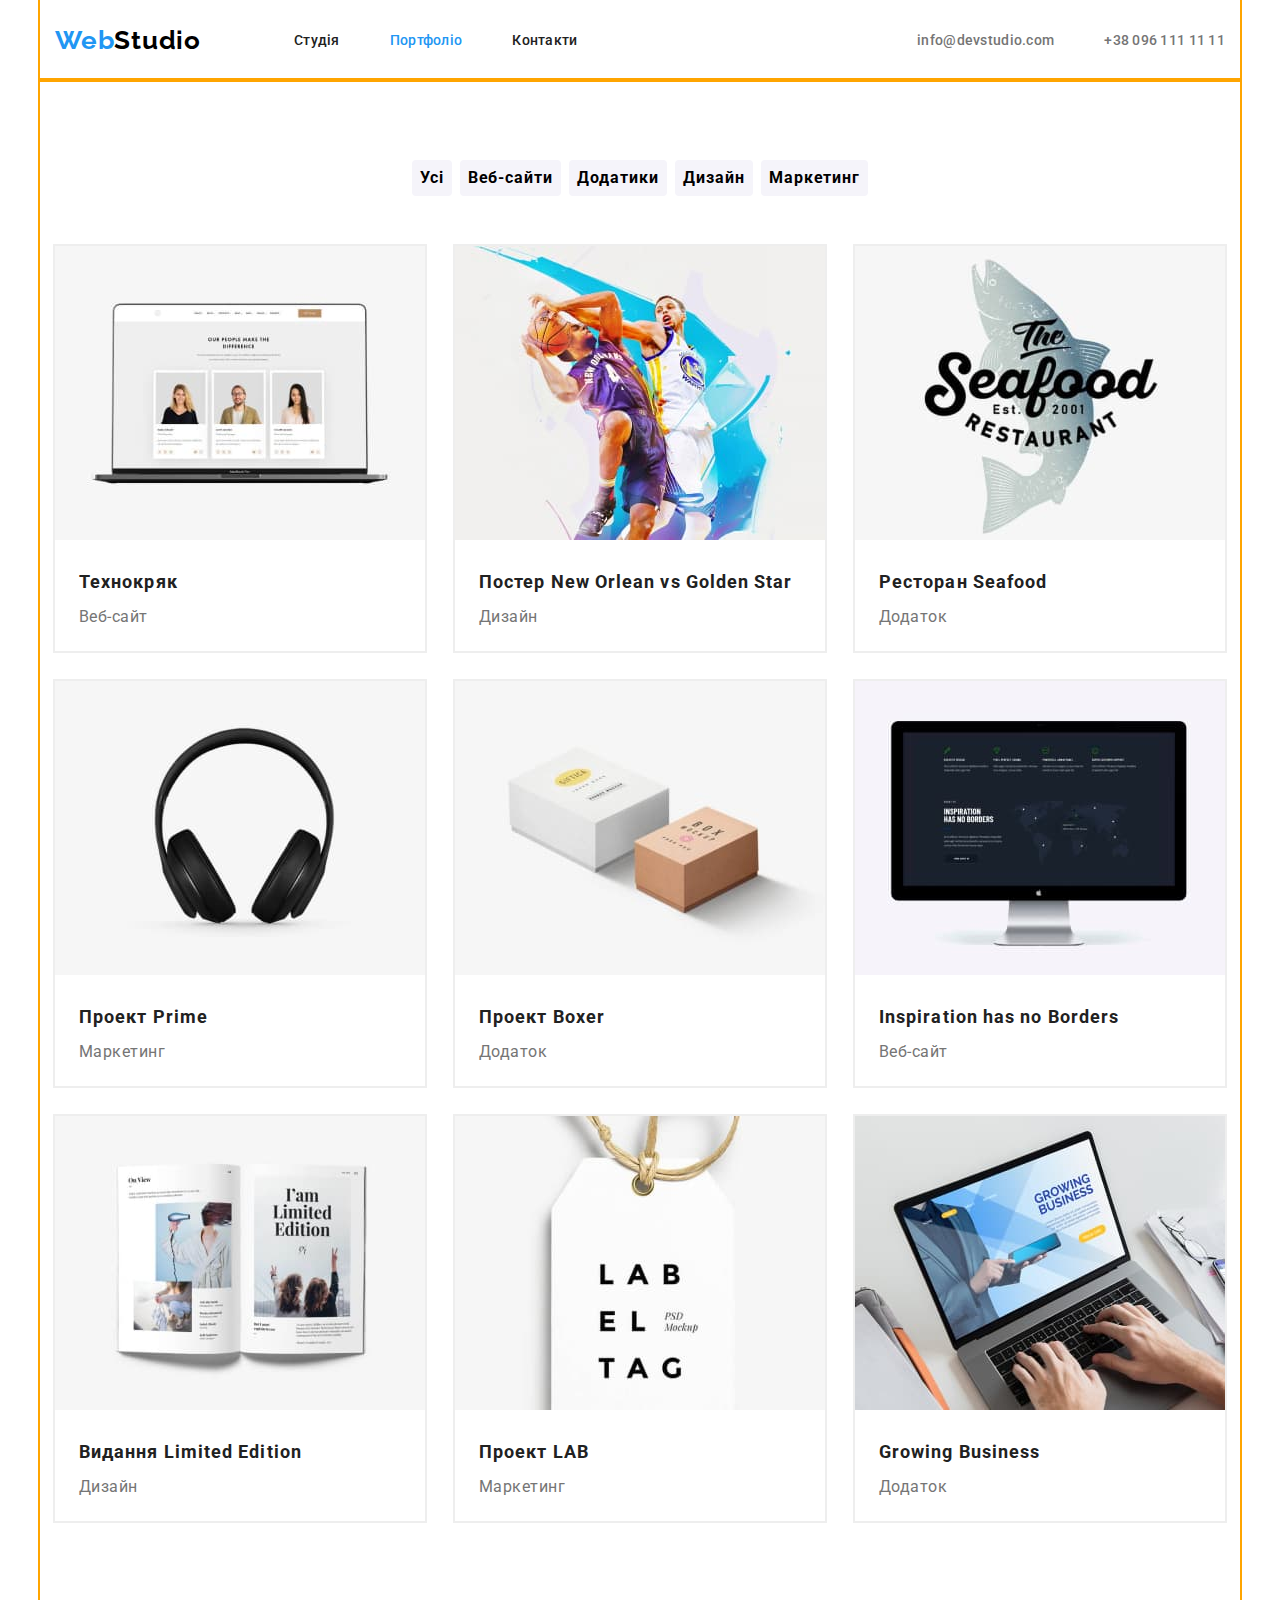
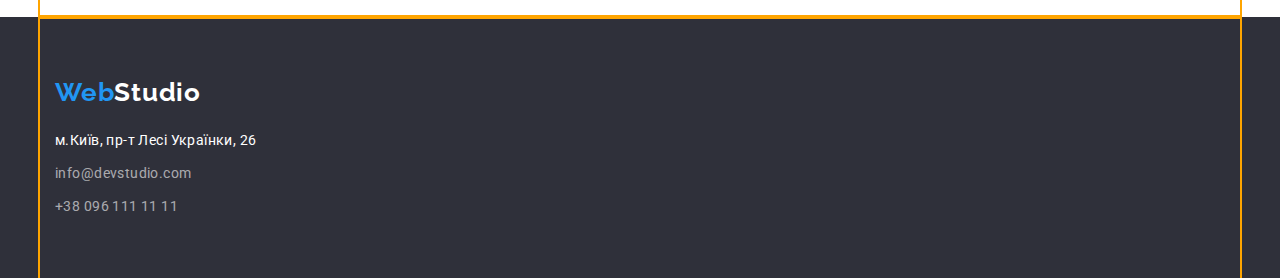
==== commit 62f417ce: "css fix" ====
--- a/portfolio.html
+++ b/portfolio.html
@@ -10,6 +10,8 @@
     <link
         href="https://fonts.googleapis.com/css2?family=Raleway:wght@700&family=Roboto:wght@400;500;700;900&display=swap"
         rel="stylesheet">
+    <link rel="stylesheet"
+        href="https://cdnjs.cloudflare.com/ajax/libs/modern-normalize/1.0.0/modern-normalize.min.css">
     <link rel="stylesheet" href="./css/styles.css" />
 </head>
 
--- a/css/styles.css
+++ b/css/styles.css
@@ -46,7 +46,7 @@
 }
 
 .container {
-  width: 1170px;
+  width: 1200px;
   padding-left: 15px;
   padding-right: 15px;
   margin: 0 auto;
@@ -248,6 +248,7 @@
   background-color: var(--section-bgr);
 }
 .team-container {
+  padding-top: 94px;
   padding-bottom: 94px;
 }
 
@@ -266,6 +267,8 @@
   text-align: center;
 }
 .team-list-item {
+  background-color: var(--general-wight);
+  outline: 2px solid var(--frame-color)
 }
 .team-list-title {
   margin-top: 30px;
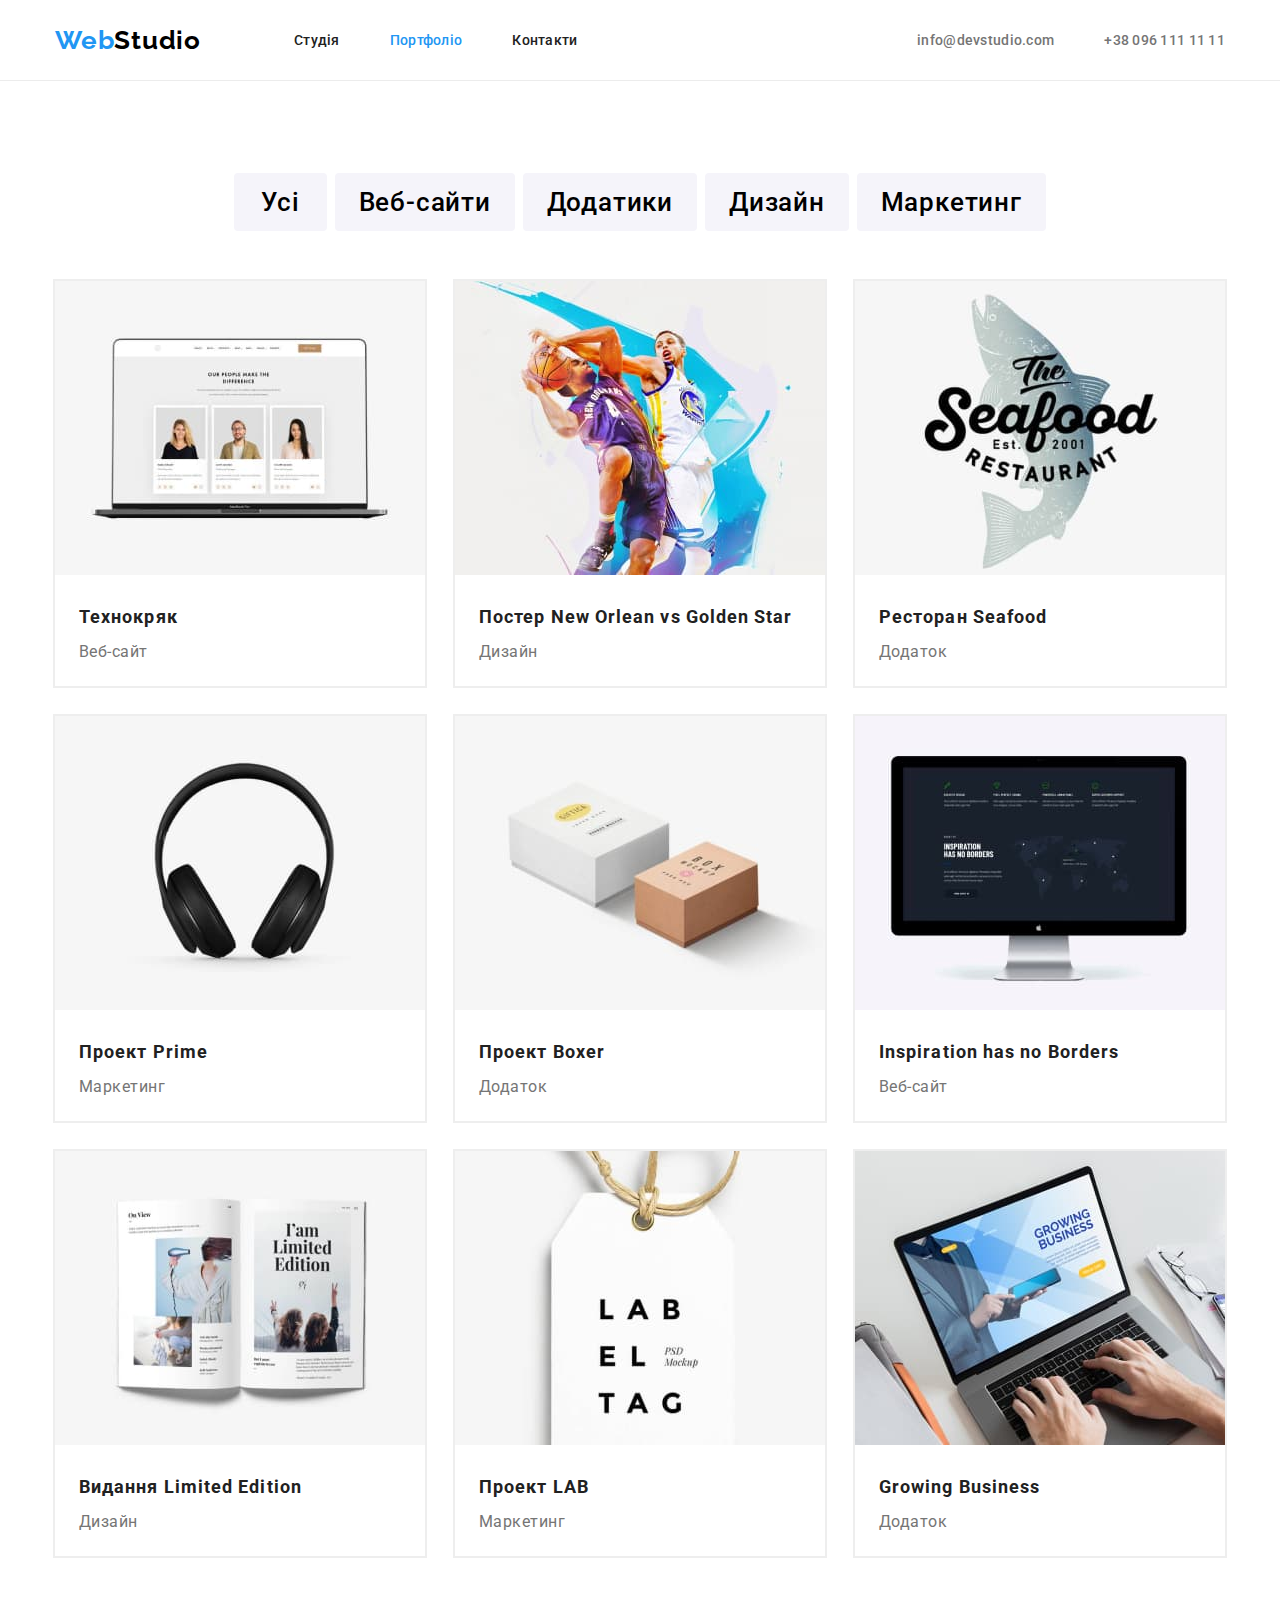
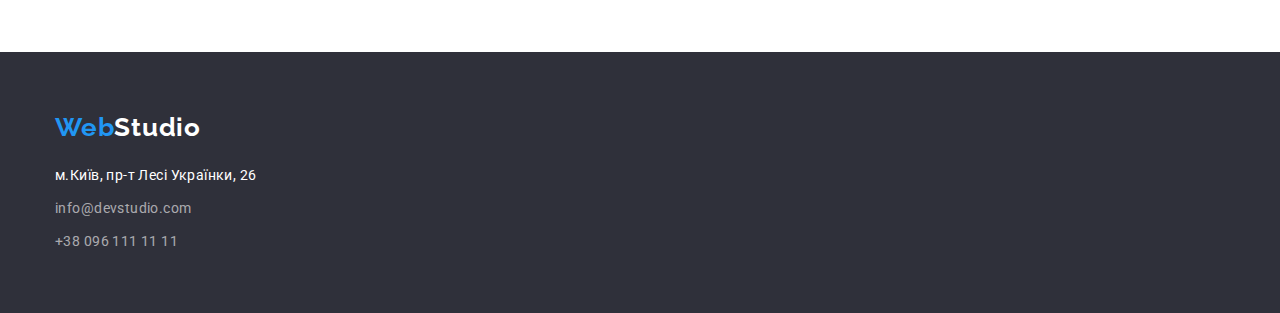
==== commit 05876289: "Update" ====
--- a/portfolio.html
+++ b/portfolio.html
@@ -47,7 +47,7 @@
                 <h1 class="visually-hidden filters ">Фільтр</h1>
                 <!-- Button -->
                 <ul class="filters-list list">
-                    <li><button class="btn" type="button">Усі</button></li>
+                    <li><button class="btn btn-all" type="button">Усі</button></li>
                     <li><button class="btn" type="button">Веб-сайти</button></li>
                     <li><button class="btn" type="button">Додатики</button></li>
                     <li><button class="btn" type="button">Дизайн</button></li>
@@ -58,70 +58,88 @@
                     <li><a class="example-link link" href="#">
                             <img width="370" height="294" src="./images/portfolio-1-technokryak.jpg"
                                 alt="Розробка веб-сайта: Технокряк">
+                           <div class="example-item">
                             <h3 class="example-title">Технокряк</h3>
                             <p class="example-text">Веб-сайт</p>
+                           </div>
                         </a>
                     </li>
                     <li><a class="example-link link" href="#">
                             <img width="370" height="294" src="./images/portfolio-2-new-orlean-vs-golden-star.jpg"
                                 alt="Розробка дизайна: Постер New Orlean vs Golden Star">
-                            <h3 class="example-title">Постер New Orlean vs Golden Star</h3>
-                            <p class="example-text">Дизайн</p>
+                            <div class="example-item">
+                                <h3 class="example-title">Постер New Orlean vs Golden Star</h3>
+                                <p class="example-text">Дизайн</p>
+                            </div>
                         </a>
 
                     </li>
                     <li><a class="example-link link" href="#">
                             <img width=" 370" height="294" src="./images/portfolio-3-restoran-seafood.jpg"
                                 alt="Розробка додатка: Ресторан Seafood">
-                            <h3 class="example-title">Ресторан Seafood</h3>
-                            <p class="example-text">Додаток</p>
+                            <div class="example-item">
+                                <h3 class="example-title">Ресторан Seafood</h3>
+                                <p class="example-text">Додаток</p>
+                            </div>
                         </a>
                     </li>
 
                     <li><a class="example-link link" href="#">
                             <img width=" 370" height="294" src="./images/portfolio-4-project-prime.jpg"
                                 alt="Розробка вебсайту з маркетинга: Проект Prime">
-                            <h3 class="example-title">Проект Prime</h3>
-                            <p class="example-text">Маркетинг</p>
+                            <div class="example-item">
+                                <h3 class="example-title">Проект Prime</h3>
+                                <p class="example-text">Маркетинг</p>
+                            </div>
                         </a>
                     </li>
 
                     <li><a class="example-link link" href="#">
                             <img width=" 370" height="294" src="./images/portfolio-5-project-boxes.jpg"
                                 alt="Розробка додатка: Проект Boxer">
-                            <h3 class="example-title">Проект Boxer</h3>
-                            <p class="example-text">Додаток</p>
+                            <div class="example-item">
+                                <h3 class="example-title">Проект Boxer</h3>
+                                <p class="example-text">Додаток</p>
+                            </div>
                         </a>
                     </li>
 
                     <li><a class="example-link link" href="#">
                             <img width=" 370" height="294" src="./images/portfolio-6-inspiration-has-no-borders.jpg"
                                 alt="Розробка веб-сайту: Inspiration has no Borders">
-                            <h3 class="example-title">Inspiration has no Borders</h3>
-                            <p class="example-text">Веб-сайт</p>
+                            <div class="example-item">
+                                <h3 class="example-title">Inspiration has no Borders</h3>
+                                <p class="example-text">Веб-сайт</p>
+                            </div>
                         </a>
                     </li>
 
                     <li><a class="example-link link" href="#">
                             <img width=" 370" height="294" src="./images/portfolio-7-vydannya-limited-edition.jpg"
                                 alt="Розробка дизайну: Видання Limited Edition">
-                            <h3 class="example-title">Видання Limited Edition</h3>
-                            <p class="example-text">Дизайн</p>
+                            <div class="example-item">
+                                <h3 class="example-title">Видання Limited Edition</h3>
+                                <p class="example-text">Дизайн</p>
+                            </div>
                         </a>
                     </li>
                     <li><a class="example-link link" href="#">
                             <img width=" 370" height="294" src="./images/portfolio-8-project-lab.jpg"
                                 alt="Розробка веб-сайта з маркетингу: Проект LAB">
+                           <div class="example-item">
                             <h3 class="example-title">Проект LAB</h3>
                             <p class="example-text">Маркетинг</p>
+                           </div>
                         </a>
                     </li>
 
                     <li><a class="example-link link" href="#">
                             <img width=" 370" height="294" src="./images/portfolio-9-growing-business.jpg"
                                 alt="Розробка додатка: Growing Business">
-                            <h3 class="example-title">Growing Business</h3>
-                            <p class="example-text">Додаток</p>
+                            <div class="example-item">
+                                <h3 class="example-title">Growing Business</h3>
+                                <p class="example-text">Додаток</p>
+                            </div>
                         </a>
                     </li>
                 </ul>
--- a/css/styles.css
+++ b/css/styles.css
@@ -32,6 +32,7 @@
   --hero-bgr-color: #2f303a;
   --btn-background: #f5f4fa;
   --frame-color: #eeeeee;
+  --secondary-frame-color: #ececec;
 }
 
 h1,
@@ -45,12 +46,18 @@
   margin: 0;
 }
 
+ul {
+  /* list-style: none; */
+  margin: 0;
+  padding: 0;
+}
+
 .container {
   width: 1200px;
   padding-left: 15px;
   padding-right: 15px;
   margin: 0 auto;
-  outline: 2px solid orange;
+  /* outline: 2px solid orange; */
 }
 
 .visually-hidden {
@@ -92,13 +99,16 @@
 }
 
 /* Heder */
-.header-container {
-  display: flex;
-  align-items: center;
-}
 .header {
   background-color: var(--general-wight);
-}
+  border-bottom: 1px solid var(--secondary-frame-color);
+}
+
+.header-container {
+  display: flex;
+  align-items: center;
+}
+
 .link-logo {
   display: flex;
   align-items: center;
@@ -137,9 +147,7 @@
 .header-list {
   display: flex;
   align-items: center;
-
   margin-left: 93px;
-
   gap: 50px;
   font-family: "Roboto";
   font-weight: 500;
@@ -170,19 +178,19 @@
   padding-bottom: 32px;
   color: var(--secondary-text-color);
 }
-/* --------Main-------- */
-/* Hero */
+/* ---------------- Main ---------------- */
+/* **************** Hero **************** */
 .hero {
   background-color: var(--hero-bgr-color);
+  padding-top: 200px;
+  padding-bottom: 200px;
 }
 .hero-container {
   display: flex;
   flex-direction: column;
   align-items: center;
-  height: 600px;
 }
 .hero-title {
-  margin-top: 200px;
   margin-bottom: 30px;
   color: var(--general-wight);
   text-transform: uppercase;
@@ -192,15 +200,16 @@
   text-align: center;
   letter-spacing: 0.06em;
 
-  /* Our rules for success */
+  /* **************** Our rules for success**************** */
 }
 
 .rules {
+  padding-top: 94px;
+  padding-bottom: 94px;
+  background-color: var(--general-wight);
 }
 
 .rules-container {
-  padding-top: 94px;
-  background-color: var(--general-wight);
 }
 .rules-title {
 }
@@ -209,10 +218,11 @@
   gap: 30px;
 }
 .rules-list li {
-  width: 270px;
+  /* width: 270px; */
 }
 
 .rules-list-title {
+  margin-bottom: 10px;
   font-weight: 700;
   font-size: 14px;
   line-height: calc(16 / 14);
@@ -222,12 +232,13 @@
   font-size: 14px;
   line-height: calc(24 / 14);
 }
-/* Development */
+/* ****************Development *****************/
 .development {
+  /* padding-top: 94px; */
+  padding-bottom: 94px;
+  background-color: var(--general-wight);
 }
 .development-container {
-  background-color: var(--general-wight);
-  padding-top: 94px;
 }
 .development-title {
   font-size: 36px;
@@ -240,19 +251,19 @@
   justify-content: center;
   gap: 30px;
   margin-top: 50px;
-  padding-bottom: 94px;
 }
 
 /* Our Team */
 .team {
-  background-color: var(--section-bgr);
-}
-.team-container {
   padding-top: 94px;
   padding-bottom: 94px;
+  background-color: var(--section-bgr);
+}
+.team-container {
 }
 
 .team-title {
+  margin-bottom: 50px;
   font-weight: 700;
   font-size: 36px;
   line-height: calc(42 / 36);
@@ -262,35 +273,37 @@
   display: flex;
   justify-content: center;
   gap: 30px;
-  padding-top: 50px;
-  padding-bottom: 94px;
+  /* padding-top: 50px;
+  padding-bottom: 94px; */
   text-align: center;
 }
 .team-list-item {
   background-color: var(--general-wight);
-  outline: 2px solid var(--frame-color)
+  outline: 2px solid var(--frame-color);
 }
 .team-list-title {
-  margin-top: 30px;
   font-weight: 500;
   font-size: 16px;
   line-height: calc(19 / 16);
 }
 .team .team-list-text {
   margin-top: 10px;
-  margin-bottom: 30px;
   color: var(--secondary-text-color);
   font-size: 16px;
   line-height: calc(19 / 16);
 }
+.team-profession {
+  padding-top: 30px;
+  padding-bottom: 30px;
+}
 /* footer */
 
 .footer {
-  background-color: var(--hero-bgr-color);
-}
-.footer-container {
   padding-top: 60px;
   padding-bottom: 60px;
+  background-color: var(--hero-bgr-color);
+}
+.footer-container {
 }
 
 .footer .link-logo {
@@ -332,21 +345,21 @@
 
 /* Section Example */
 .example {
-    background-color: var(--general-wight);
+  padding-top: 92px;
+  padding-bottom: 96px;
+  background-color: var(--general-wight);
 }
 .container-example {
-  padding-bottom: 96px;
 }
 .example-list {
   display: flex;
   flex-wrap: wrap;
   gap: 30px;
-  
+
   text-align: left;
   margin-top: 50px;
 }
 .example-link {
-  
 }
 .example-list li {
   outline: 2px solid var(--frame-color);
@@ -357,11 +370,14 @@
   display: flex;
   justify-content: center;
   gap: 8px;
-  padding-top: 80px;
+}
+.example-item {
+  padding-top: 20px;
+  padding-bottom: 20px;
+  padding-left: 24px;
+  padding-right: 24px;
 }
 .example-title {
-  margin-top: 20px;
-  margin-left: 24px;
   margin-bottom: 4px;
   color: var(--primary-text-color);
   font-weight: 700;
@@ -370,8 +386,6 @@
   letter-spacing: 0.06em;
 }
 .example-text {
-  margin-left: 24px;
-  margin-bottom: 20px;
   color: var(--secondary-text-color);
   font-weight: 400;
   font-size: 16px;
@@ -385,26 +399,39 @@
   align-items: center;
   font-family: "Roboto";
   font-style: normal;
-  font-weight: 700;
-  font-size: 16px;
-  line-height: calc(30 / 16);
   text-align: center;
-  letter-spacing: 0.06em;
 }
 .hero .btn {
   width: 216px;
   height: 50px;
-
+  font-weight: 700;
+  font-size: 16px;
+  line-height: calc(30 / 16);
+  letter-spacing: 0.06em;
   color: var(--general-black);
   background-color: var(--accent-color);
   border-radius: 4px;
 }
 .filters-list .btn {
+  padding-top: 6px;
+  padding-bottom: 6px;
+  padding-left: 22px;
+  padding-right: 22px;
+  font-weight: 500;
+  font-size: 26px;
+  line-height: calc(26 / 16);
+  letter-spacing: 0.03em;
   color: var(--general-black);
   background-color: var(--btn-background);
   border-color: transparent;
   border-radius: 4px;
 }
+.filters-list .btn-all {
+  padding-top: 6px;
+  padding-bottom: 6px;
+  padding-left: 25px;
+  padding-right: 25px;
+}
 .btn:hover,
 .btn:focus {
   color: var(--general-wight);
